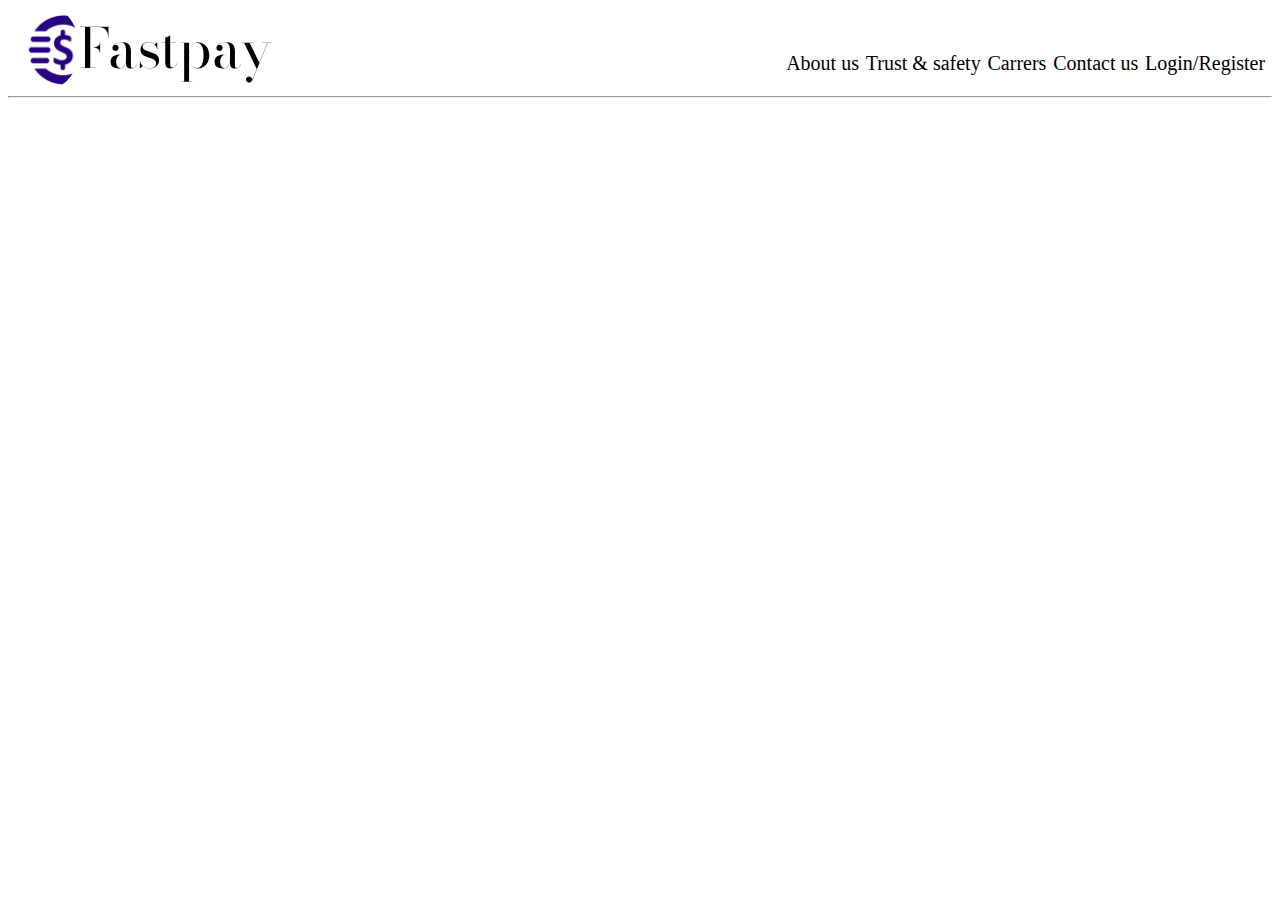
==== Homepage.html @ 79eae5f0 "Added Navbar part for homepage" ====
<!DOCTYPE html>
<html lang="en">
<head>
    <meta charset="UTF-8">
    <meta name="viewport" content="width=device-width, initial-scale=1.0">
    <title>Document</title>
    <link rel="stylesheet" href="style.css">
    <link rel="stylesheet" href="https://fonts.googleapis.com/css2?family=Bodoni+Moda:wght@400;700&display=swap">

</head>
<body>
    <div class="navbar">
          <div class="logo">
                 
          </div>
          <div class="comname">
            Fastpay
         </div> 
          <div class="info">
               <div class="navbardet"><span style="margin-top:15px;">About us</span> </div>
               <div class="navbardet">Trust & safety</div>
               <div class="navbardet">Carrers</div>
               <div class="navbardet">Contact us</div>
               <div class="navbardet">Login/Register</div>
          </div>
    </div>
    <hr>
</body>
</html>
---- style.css ----
.navbar{
    width: 100%;
    height: 80px;
    background-color: white;
    display: flex;

}
.logo{
    width: 80px;
    height: 80px;
    border-radius: 50%;
    background-color: black;
    background-image: url("Navbarlogo.png");
    background-size: cover;
    margin-left: 15px;
}
.comname{
    width: 100px;
    height: 80px;
    color: black
    margin-left: 5px;
    display: flex;
    align-items: center;
    font-size: 55px;
    font-family: 'Bodoni Moda', serif;
}
.info{
    width: 700px;
    height: 60px;
    display: flex;
    align-items: center;
    justify-content: space-evenly;
    background-color:white;
    margin-left: 600px;
    margin-top: 25px;
}
/* Default styles */
.navbardet {
    width: auto;
    height: 50px;
    background-color: white;
    font-size: 20px;
    text-align: center;
    font-family: cursive, 'Lucida Handwriting', 'Brush Script MT', 'Segoe Script', cursive;
    transition: background-color 0.3s, color 0.3s, transform 0.3s;
    line-height: 50px; /* Centering text vertically */
    border-radius:17%;
}

/* Hover styles */
.navbardet:hover {
    background-color: rgb(86, 27, 169); /* Change background color on hover */
    color: white; /* Change text color on hover */
    transform: scale(0.80); /* Slight zoom-out effect on hover */
}
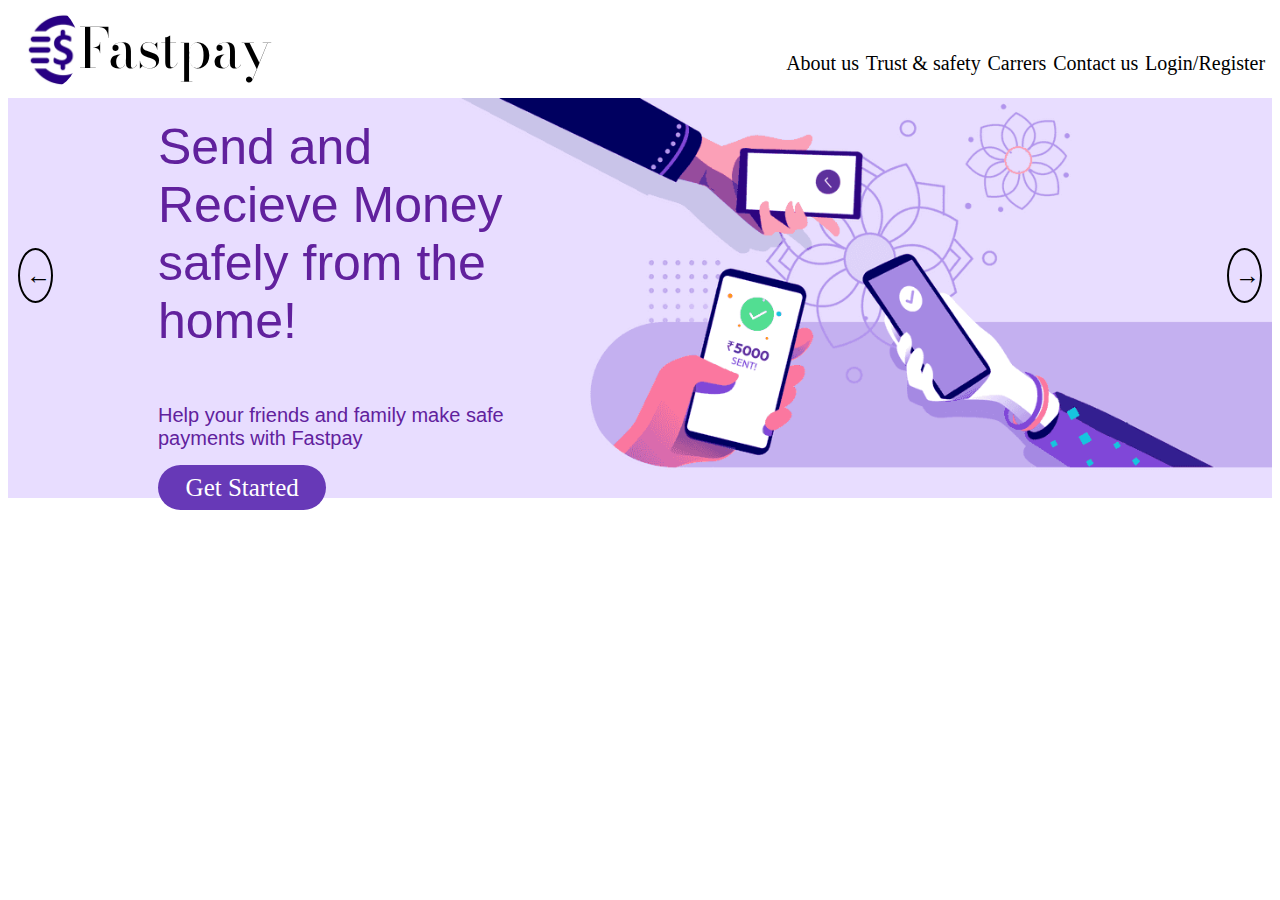
==== commit f68a6183: "Hero section added" ====
--- a/Homepage.html
+++ b/Homepage.html
@@ -24,6 +24,59 @@
                <div class="navbardet">Login/Register</div>
           </div>
     </div>
-    <hr>
+    <!-- this was the complete hero section -->
+    <div class="hero">
+        <button onclick="navigate('prev')" class="prev-btn">&larr;</button>
+        <button onclick="navigate('next')" class="next-btn">&rarr;</button>
+         <div class="herodata">
+                 <span style="font-size: 50px; text-indent: 20px;font-family: Arial, sans-serif;">Send and Recieve Money safely from the home!</span> <br><br><br><br>
+                 <span style="font-size: 20px; text-indent: 20px; font-family:Arial, Helvetica, sans-serif ;">Help your friends and family make safe payments with Fastpay</span>
+                 <div class="started">
+                      Get Started
+                 </div>
+         </div>
+    </div>
+    <div class="hero hero2" style="display: none;">
+        <button onclick="navigate('prev')" class="prev-btn">&larr;</button>
+        <button onclick="navigate('next')" class="next-btn">&rarr;</button>
+        <div class="herodata">
+                 <span style="font-size:25px; text-indent: 40px;font-family: Arial, sans-serif;text-decoration: line-through;color: #858586;">2%</span> <span style="color: #6739b7;font-size: 80px;">Free</span><br><br>
+                 <span style="font-size: 40px; text-indent: 20px; font-family:Arial, Helvetica, sans-serif ;">Accept Your Online payments from others at zero cost(0%) </span><br>
+                 <div class="started">
+                      Get Started
+                 </div>
+         </div>
+
+    </div>
+    <div class="hero hero3" style="display: none;">
+        <button onclick="navigate('prev')" class="prev-btn">&larr;</button>
+        <button onclick="navigate('next')" class="next-btn">&rarr;</button>
+         <div class="herodata">
+                 <span style="font-size: 50px; text-indent: 20px;font-family: Arial, sans-serif; color: white;">View Statements & manage financial constents</span> <br><br><br><br>
+                 <span style="font-size: 25px; text-indent: 20px; font-family:Arial, Helvetica, sans-serif ;">Get register with Fastpay <br>Righnow...</span><br>
+                 <div class="started">
+                      Know More...
+                 </div>
+         </div>
+
+    </div>
+
+
+
+
+    <script>
+        let currentIndex = 0;
+        const divs = document.querySelectorAll('.hero');
+
+        function navigate(direction) {
+            divs[currentIndex].style.display = 'none';
+            if (direction === 'next') {
+                currentIndex = (currentIndex + 1) % divs.length;
+            } else if (direction === 'prev') {
+                currentIndex = (currentIndex - 1 + divs.length) % divs.length;
+            }
+            divs[currentIndex].style.display = 'block';
+        }
+    </script>
 </body>
 </html>--- a/style.css
+++ b/style.css
@@ -42,7 +42,7 @@
     font-size: 20px;
     text-align: center;
     font-family: cursive, 'Lucida Handwriting', 'Brush Script MT', 'Segoe Script', cursive;
-    transition: background-color 0.3s, color 0.3s, transform 0.3s;
+    transition: background-color 0.3s, color 0.3s, transform 0.5s;
     line-height: 50px; /* Centering text vertically */
     border-radius:17%;
 }
@@ -51,5 +51,57 @@
 .navbardet:hover {
     background-color: rgb(86, 27, 169); /* Change background color on hover */
     color: white; /* Change text color on hover */
-    transform: scale(0.80); /* Slight zoom-out effect on hover */
+    transform: scale(1.20); /* Slight zoom-out effect on hover */
 }
+.hero{
+    background-image: url("heropic.png");
+    background-size: cover;
+    width: 100%;
+    margin-top: 10px;
+    height: 400px;
+    position: relative;
+    
+}
+.herodata{
+    position:absolute;
+    width: 30%;
+    height: 90%;
+    margin-left: 150px;
+    margin-top: 20px;
+    color: rgb(97,33,157);
+    
+
+}
+.started{
+    width: 168.33px;
+    height: 45.4px;
+    border-radius: 33px;
+    background-color: #6739b7;
+    margin-top: 15px;
+    color: white;
+    font-size: 25px;
+    line-height: 45.4px;
+    text-align: center;
+}
+.hero2{
+    background-image: url("hero2.jpg");
+}
+.hero3{
+    background-image: url(hero3.png);
+}
+.prev-btn{
+    float: left;width: 35px; height: 55px; border-radius: 50%; font-size:25px;margin-top: 150px;background: transparent;margin-left: 10px;border: 2px black solid;
+    transition: transform 0.3s ease-in-out;
+}
+.next-btn{
+    float: right; width: 35px; height: 55px; border-radius: 50%;font-size: 25px;margin-top: 150px;background: transparent;margin-right: 10px;border: 2px black solid;
+    transition: transform 0.6s ease-in-out,box-shadow 0.3s ease-in-out;
+}
+.prev-btn:hover,
+.next-btn:hover{
+     background-color: rgb(85, 83, 90);
+     color: white;
+     transform: scale(1.2);
+     box-shadow: 0px 0px 8px 0px rgba(0, 0, 0, 0.5);
+
+}
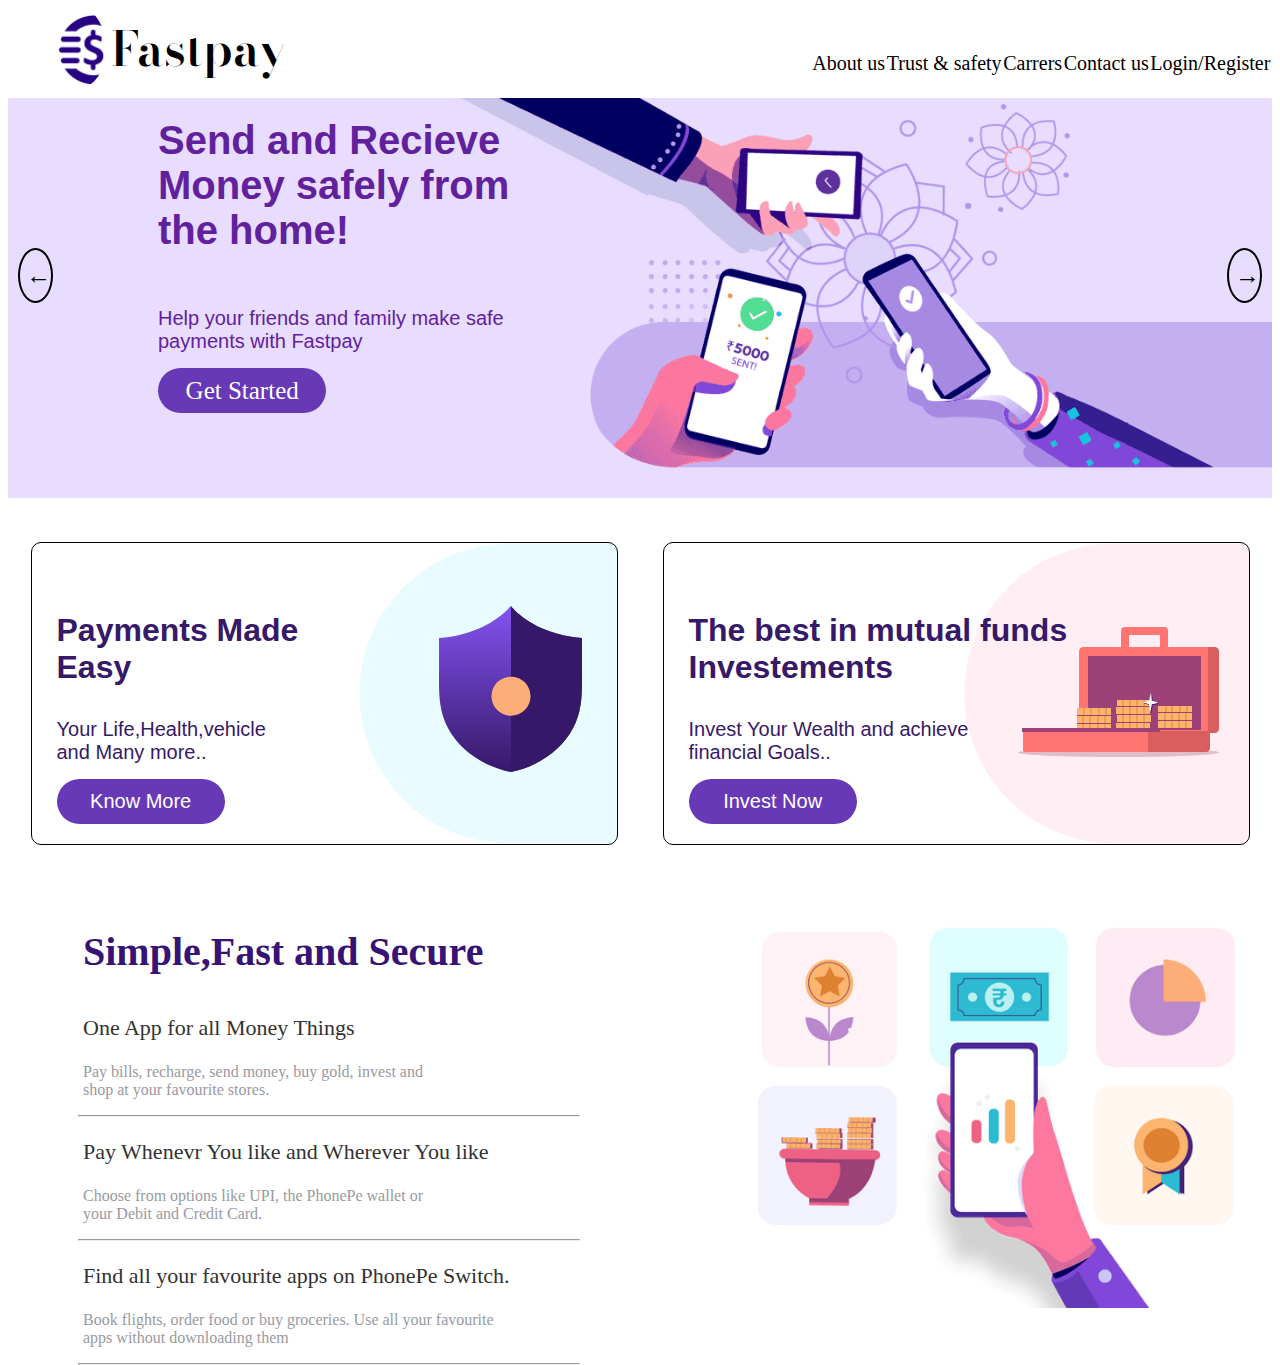
==== commit 282e5433: "added information about the website" ====
--- a/Homepage.html
+++ b/Homepage.html
@@ -29,8 +29,8 @@
         <button onclick="navigate('prev')" class="prev-btn">&larr;</button>
         <button onclick="navigate('next')" class="next-btn">&rarr;</button>
          <div class="herodata">
-                 <span style="font-size: 50px; text-indent: 20px;font-family: Arial, sans-serif;">Send and Recieve Money safely from the home!</span> <br><br><br><br>
-                 <span style="font-size: 20px; text-indent: 20px; font-family:Arial, Helvetica, sans-serif ;">Help your friends and family make safe payments with Fastpay</span>
+                 <span style="font-size:2.5rem; text-indent: 20px;font-family: Arial, sans-serif;font-weight: 600;">Send and Recieve Money safely from the home!</span> <br><br><br><br>
+                 <span style="font-size:1.25rem; text-indent: 20px; font-family:Arial, Helvetica, sans-serif ;font-weight: 400;">Help your friends and family make safe payments with Fastpay</span>
                  <div class="started">
                       Get Started
                  </div>
@@ -40,8 +40,8 @@
         <button onclick="navigate('prev')" class="prev-btn">&larr;</button>
         <button onclick="navigate('next')" class="next-btn">&rarr;</button>
         <div class="herodata">
-                 <span style="font-size:25px; text-indent: 40px;font-family: Arial, sans-serif;text-decoration: line-through;color: #858586;">2%</span> <span style="color: #6739b7;font-size: 80px;">Free</span><br><br>
-                 <span style="font-size: 40px; text-indent: 20px; font-family:Arial, Helvetica, sans-serif ;">Accept Your Online payments from others at zero cost(0%) </span><br>
+                 <span style="font-size:2.5rem; text-indent: 40px;font-family: Arial, sans-serif;text-decoration: line-through;color: #858586;font-weight: 600;">2%</span> <span style="color: #6739b7;font-size: 80px;">Free</span><br><br><br><br>
+                 <span style="font-size: 1.25rem; text-indent: 20px; font-family:Arial, Helvetica, sans-serif ;font-weight: 400;">Accept Your Online payments from others at zero cost(0%) </span><br>
                  <div class="started">
                       Get Started
                  </div>
@@ -52,18 +52,33 @@
         <button onclick="navigate('prev')" class="prev-btn">&larr;</button>
         <button onclick="navigate('next')" class="next-btn">&rarr;</button>
          <div class="herodata">
-                 <span style="font-size: 50px; text-indent: 20px;font-family: Arial, sans-serif; color: white;">View Statements & manage financial constents</span> <br><br><br><br>
-                 <span style="font-size: 25px; text-indent: 20px; font-family:Arial, Helvetica, sans-serif ;">Get register with Fastpay <br>Righnow...</span><br>
+                 <span style="font-size: 2.5rem; text-indent: 20px;font-family: Arial, sans-serif; color: white;font-weight: 600;">View Statements & manage financial constents</span> <br><br><br><br>
+                 <span style="font-size: 1.25rem; text-indent: 20px; font-family:Arial, Helvetica, sans-serif ;font-weight: 400;">Get register with Fastpay <br>Righnow...</span><br>
                  <div class="started">
                       Know More...
                  </div>
          </div>
 
     </div>
-
-
-
-
+    <div class="middle">
+        <div class="middiv middiv1"><p style="font-size: 2rem;font-weight: 600;"><br>Payments Made<br> Easy<br></p>
+            <span style="font-size: 20px; font-family: Arial, Helvetica, sans-serif;"> Your Life,Health,vehicle<br>and Many more..</span><br>
+            <div style="width: 168.33px;height: 45.4px;background-color: #6739b7;border-radius: 33px;color: white;text-align: center;line-height: 45px;font-size: 20px;margin-top: 15px;">Know More</div>
+        </div>
+        <div class="middiv middiv2"><p style="font-size: 2rem;font-weight:600;"><br>The best in mutual funds<br>Investements<br></p>
+            <span style="font-size: 20px; font-family: Arial, Helvetica, sans-serif;"> Invest Your Wealth and achieve <br>financial Goals..</span>
+            <div style="width: 168.33px;height: 45.4px;background-color: #6739b7;border-radius: 33px;color: white;text-align: center;line-height: 45px;font-size: 20px;margin-top: 15px;">Invest Now</div>
+        </div>
+    </div>
+    <div class="infodata">
+        <p style="padding-top: 20px; color: #361374; font-size: 2.5rem;font-weight: 600;padding-left: 35px;">Simple,Fast and Secure</p>
+        <p style="padding-left: 35px;color: #323232;font-weight: 500;font-size: 1.375rem;">One App for all Money Things</p>
+        <p style="padding-left: 35px;color: #9999a1;font-size: 0.875;font-weight: 300;">Pay bills, recharge, send money, buy gold, invest and <br>shop at your favourite stores.</p><hr style="width: 500px;margin-left: 30px;">
+        <p style="padding-left: 35px;color: #323232;font-weight: 500;font-size: 1.375rem;">Pay Whenevr You like and Wherever You like</p>
+        <p style="padding-left: 35px;color: #9999a1;font-size: 0.875;font-weight: 300;">Choose from options like UPI, the PhonePe wallet or<br> your Debit and Credit Card.</p><hr style="width: 500px;margin-left: 30px;">
+        <p style="padding-left: 35px;color: #323232;font-weight: 500;font-size: 1.375rem;">Find all your favourite apps on PhonePe Switch.</p>
+        <p style="padding-left: 35px;color: #9999a1;font-size: 0.875;font-weight: 300;">Book flights, order food or buy groceries. Use all your favourite<br>apps without downloading them</p><hr style="width: 500px;margin-left: 30px;">
+    </div>
     <script>
         let currentIndex = 0;
         const divs = document.querySelectorAll('.hero');
--- a/style.css
+++ b/style.css
@@ -12,16 +12,17 @@
     background-color: black;
     background-image: url("Navbarlogo.png");
     background-size: cover;
-    margin-left: 15px;
+    margin-left: 45px;
 }
 .comname{
     width: 100px;
     height: 80px;
-    color: black
+    color: black;
     margin-left: 5px;
     display: flex;
     align-items: center;
-    font-size: 55px;
+    font-size: 3.0rem;
+    font-weight: 600;
     font-family: 'Bodoni Moda', serif;
 }
 .info{
@@ -105,3 +106,49 @@
      box-shadow: 0px 0px 8px 0px rgba(0, 0, 0, 0.5);
 
 }
+.middle{
+    margin-top: 20px;
+    width: 100%;
+    height: 350px;
+    display: flex;
+    align-items: center;
+    justify-content: space-around;
+
+}
+.middiv{
+    width: 560px;
+    height: 301px;
+    background-color:white;
+    border: 0.5px solid black;
+    transition: all 0.2sec ease-in-out;
+    border-radius: 10px;
+    font-family: PhonePeSans,sans-serif,Helvetica,Arial;
+    color: #361968;
+    
+
+}
+.middiv1{
+    background-image: url(secpart1.svg);
+    background-position: right;
+    background-repeat: no-repeat;
+    padding-left: 25px;
+}
+.middiv2{
+    background-image: url(secpart2.svg);
+    background-position: right;
+    background-repeat: no-repeat;
+    padding-left: 25px;
+}
+.middiv:hover{
+    border: 0px ;
+    box-shadow:0 19px 25px 0 rgb(0,0,0,.19)
+}
+.infodata{
+    width: 100%;
+    height: 400px;
+    margin-top: 20px;
+    background-image: url(infopic.png);
+    background-size: cover;
+    padding-left: 40px;
+
+}
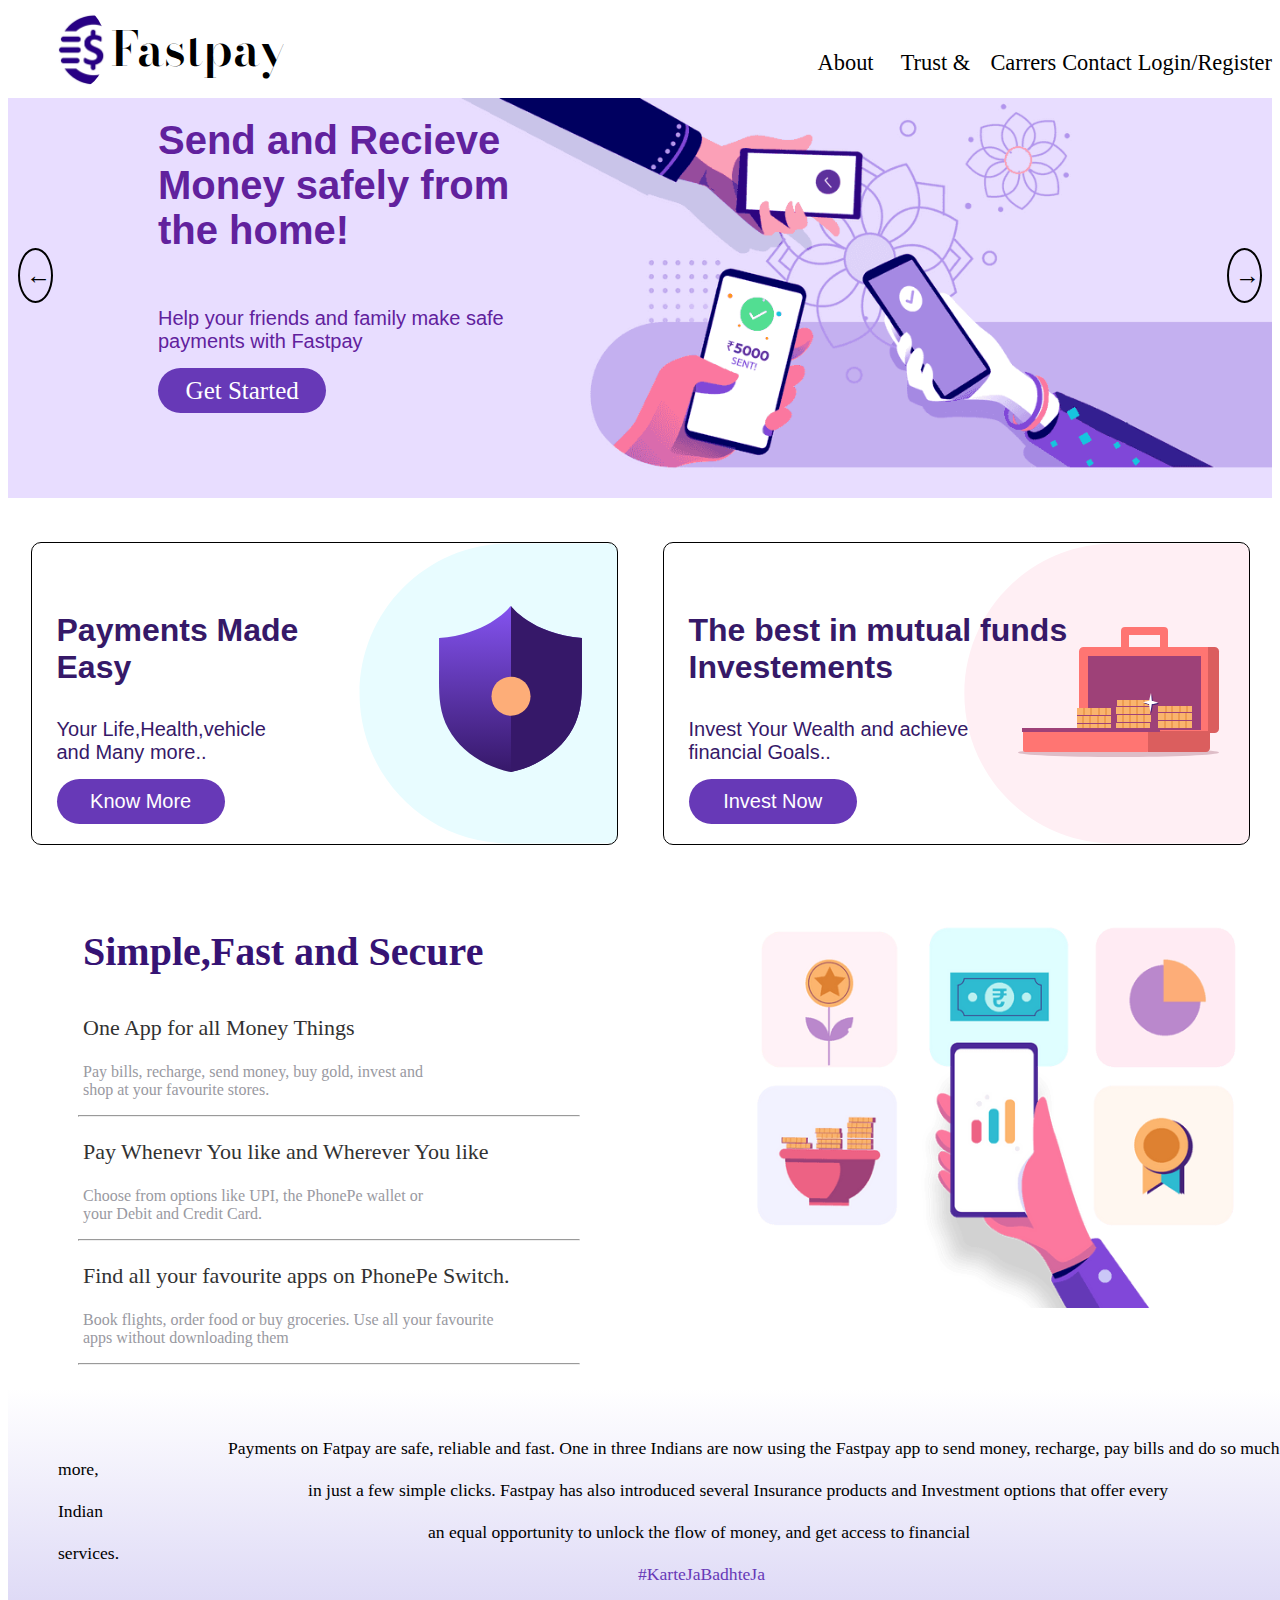
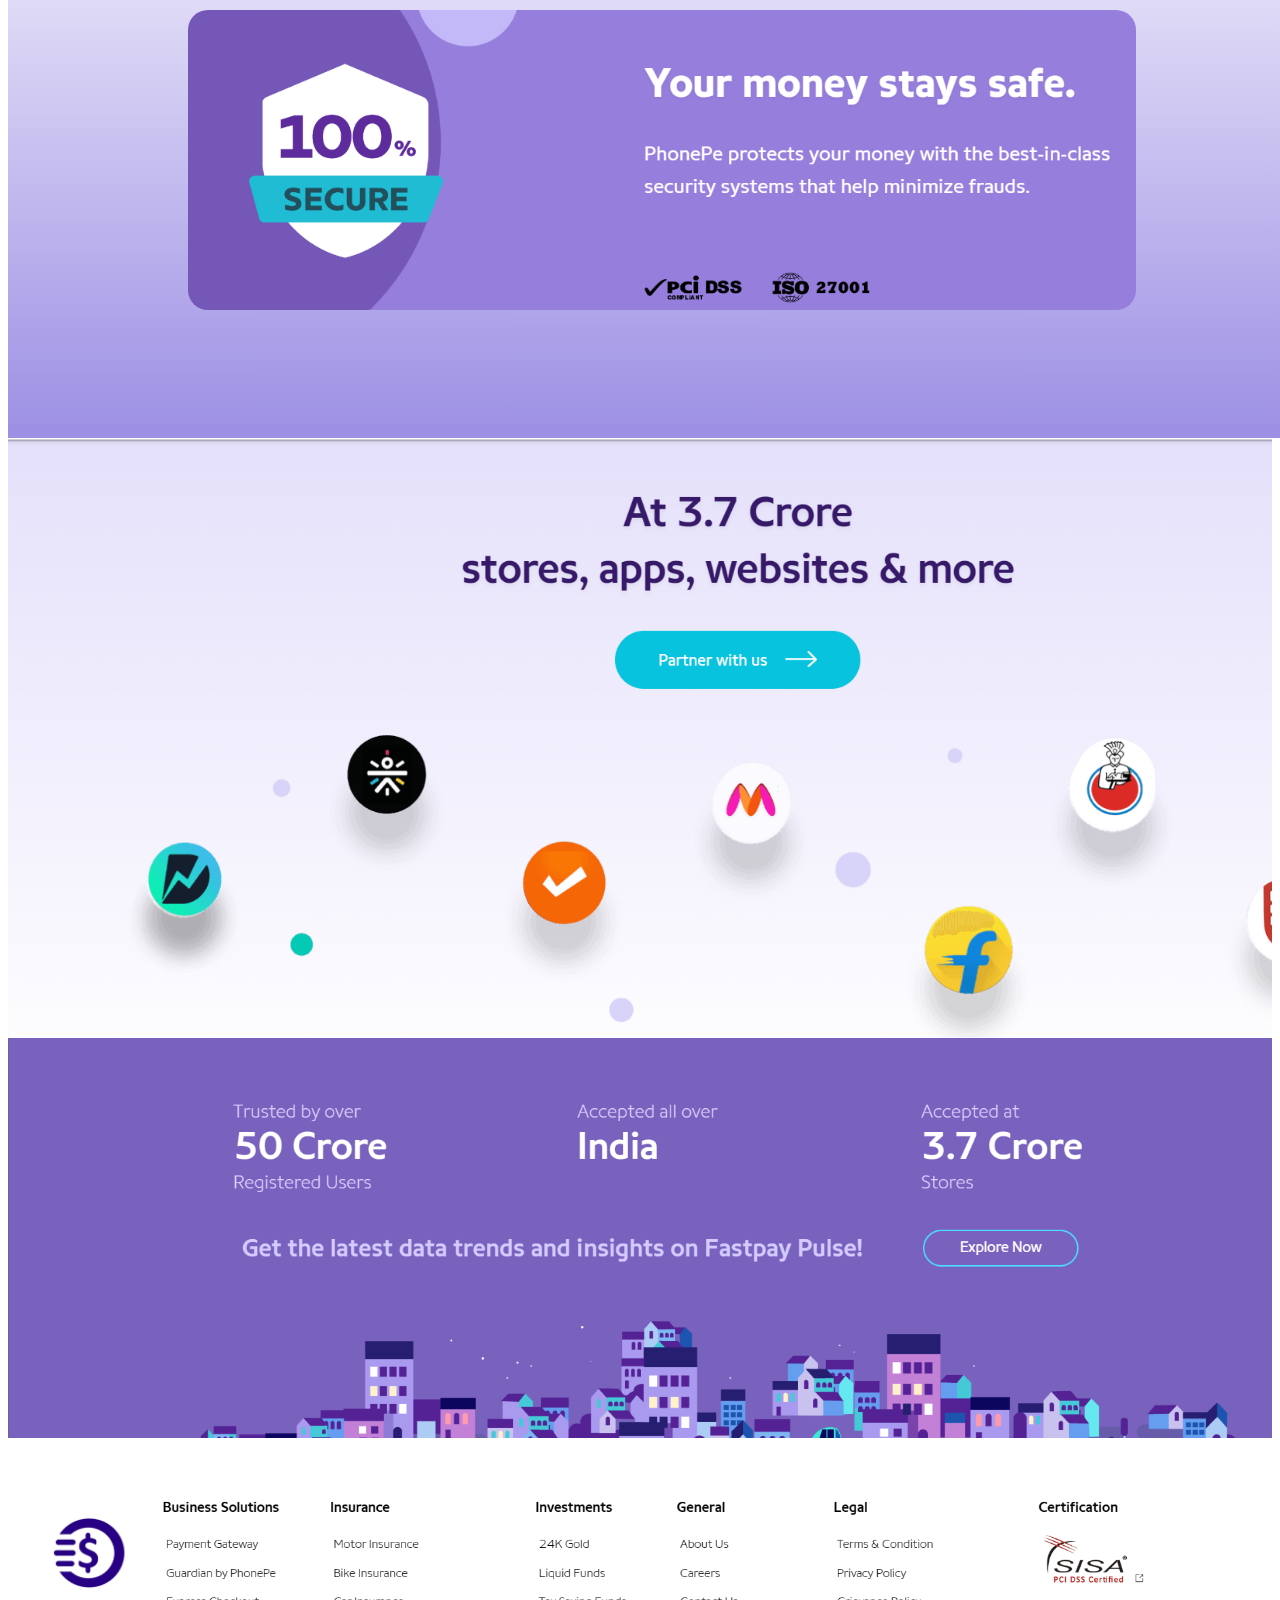
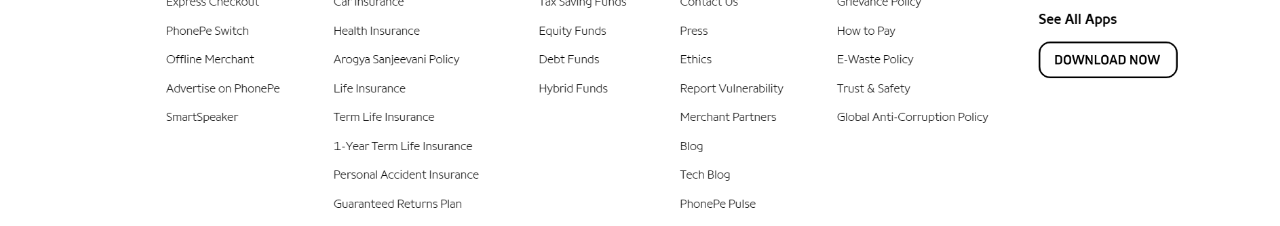
==== commit 4b76d99c: "Homepage completed sucessfully" ====
--- a/Homepage.html
+++ b/Homepage.html
@@ -79,6 +79,27 @@
         <p style="padding-left: 35px;color: #323232;font-weight: 500;font-size: 1.375rem;">Find all your favourite apps on PhonePe Switch.</p>
         <p style="padding-left: 35px;color: #9999a1;font-size: 0.875;font-weight: 300;">Book flights, order food or buy groceries. Use all your favourite<br>apps without downloading them</p><hr style="width: 500px;margin-left: 30px;">
     </div>
+
+    <div class="givingdata">
+       <span style="padding: 170px;"> Payments on Fatpay are safe, reliable and fast. One in three Indians are now using the Fastpay app to send money, recharge, pay bills and do so much more,</span><br>
+       <span style="padding: 250px;"> in just a few simple clicks. Fastpay has also introduced several Insurance products and Investment options that offer every Indian</span> <br>
+       <span style="padding: 370px;">an equal opportunity to unlock the flow of money, and get access to financial services.</span><br>
+       <span style="padding: 580px;color: #6739b7;"> #KarteJaBadhteJa</span>
+       <div style="background-color: #323232;width: 75%;height: 300px;margin-top: 25px;margin-left: 130px;border-radius: 20px;background-image: url(secpic.png);background-size: cover;">
+
+       </div>
+    </div>
+    <div style="width: 100;height: 600px;background-image: url(usagepic.png);background-size: cover;">
+
+    </div>
+    <div style="width: 100;height: 400px;background-image: url(updates.png);background-size: cover;">
+
+    </div>
+    <div style="width: 100%;height: 380px;background-image: url(footer.png);background-size: cover;position: relative;">
+        <div style="width: 80px;height: 80px;background-color: black;position:absolute;margin-top:73px;margin-left: 40px;background-image: url(Navbarlogo.png);background-size: cover;">
+                 
+        </div>
+    </div>
     <script>
         let currentIndex = 0;
         const divs = document.querySelectorAll('.hero');
--- a/style.css
+++ b/style.css
@@ -40,18 +40,17 @@
     width: auto;
     height: 50px;
     background-color: white;
-    font-size: 20px;
+    font-size: 1.4rem;
+    font-weight: 500;
     text-align: center;
-    font-family: cursive, 'Lucida Handwriting', 'Brush Script MT', 'Segoe Script', cursive;
     transition: background-color 0.3s, color 0.3s, transform 0.5s;
     line-height: 50px; /* Centering text vertically */
     border-radius:17%;
 }
 
 /* Hover styles */
-.navbardet:hover {
-    background-color: rgb(86, 27, 169); /* Change background color on hover */
-    color: white; /* Change text color on hover */
+.navbardet:hover { /* Change background color on hover */
+    color:#6739b7; /* Change text color on hover */
     transform: scale(1.20); /* Slight zoom-out effect on hover */
 }
 .hero{
@@ -152,3 +151,13 @@
     padding-left: 40px;
 
 }
+.givingdata{
+    margin-top: 80px;
+    width: 100%;
+    height: 600px;
+    padding-left: 50px;
+    padding-top: 50px;
+    font-size: 1.1rem;
+    font-weight: 400;
+    background:linear-gradient(#fff,#9c8fe4);
+}
